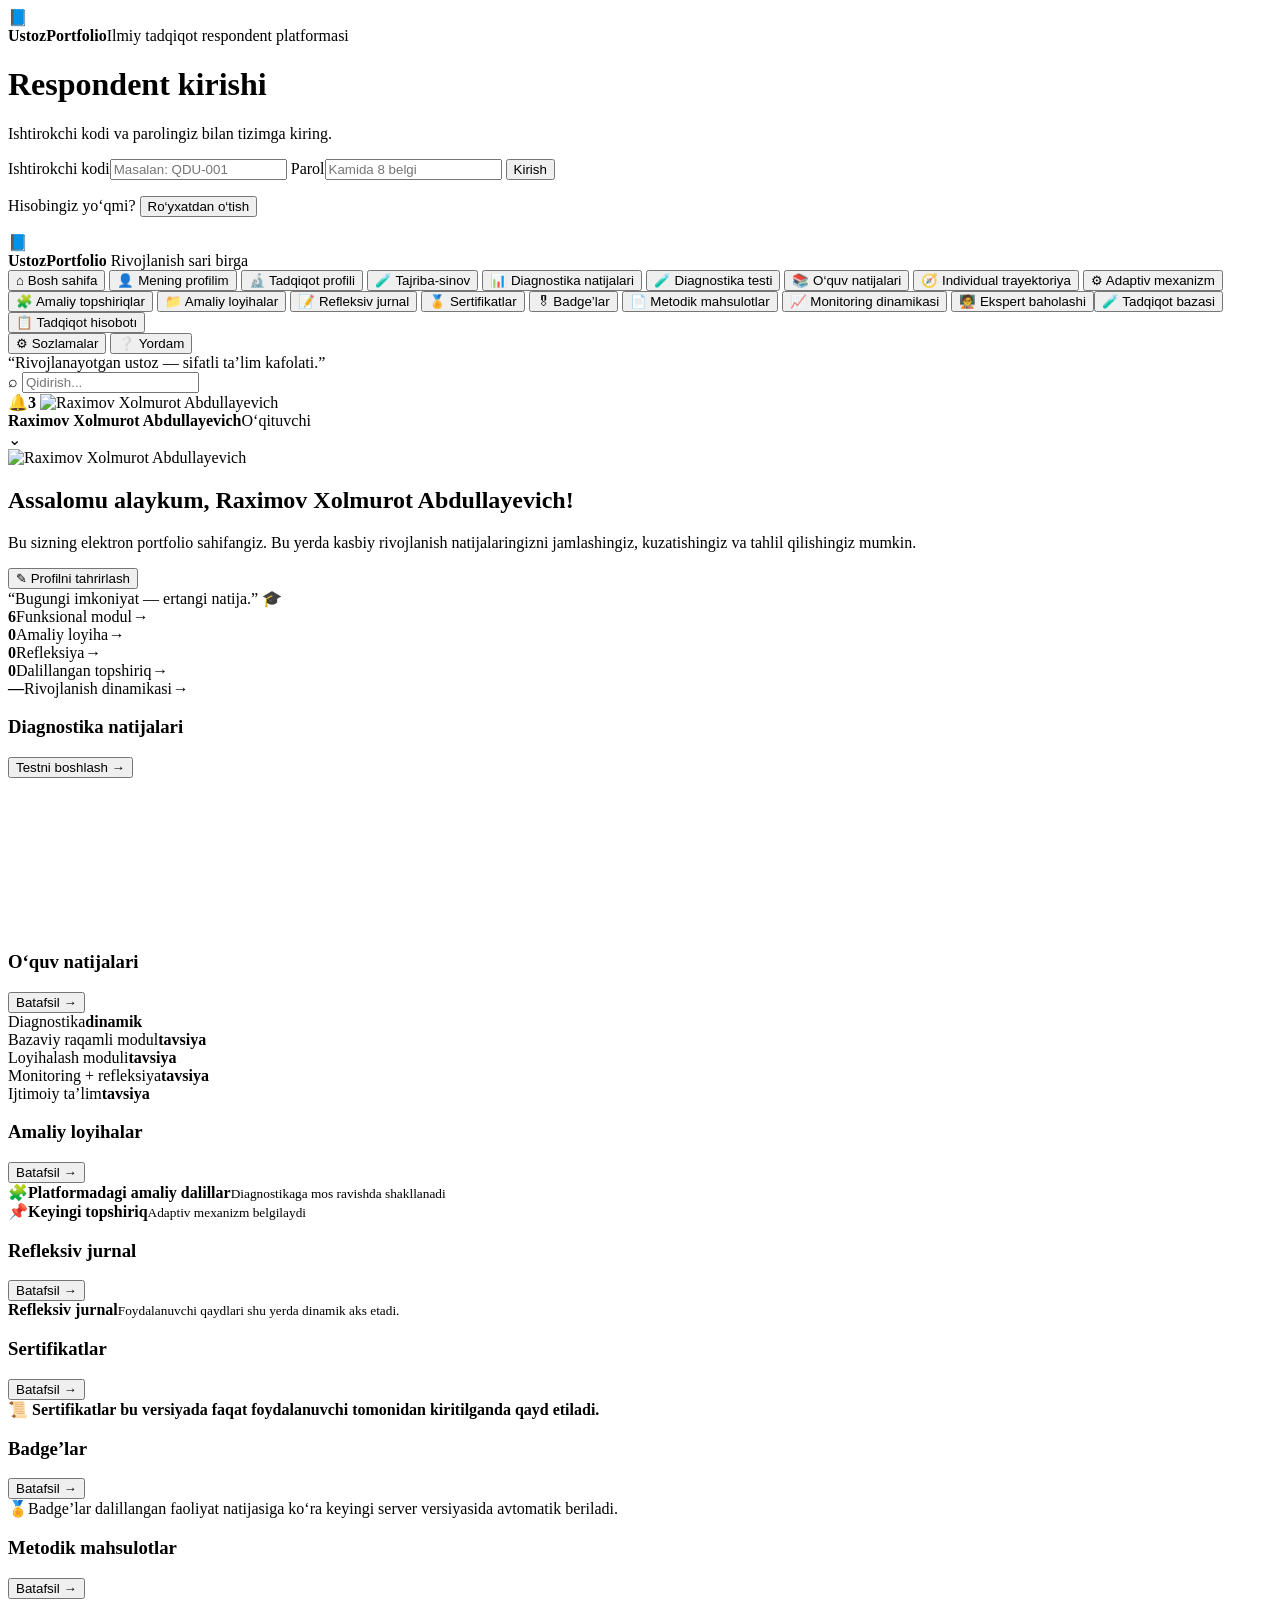
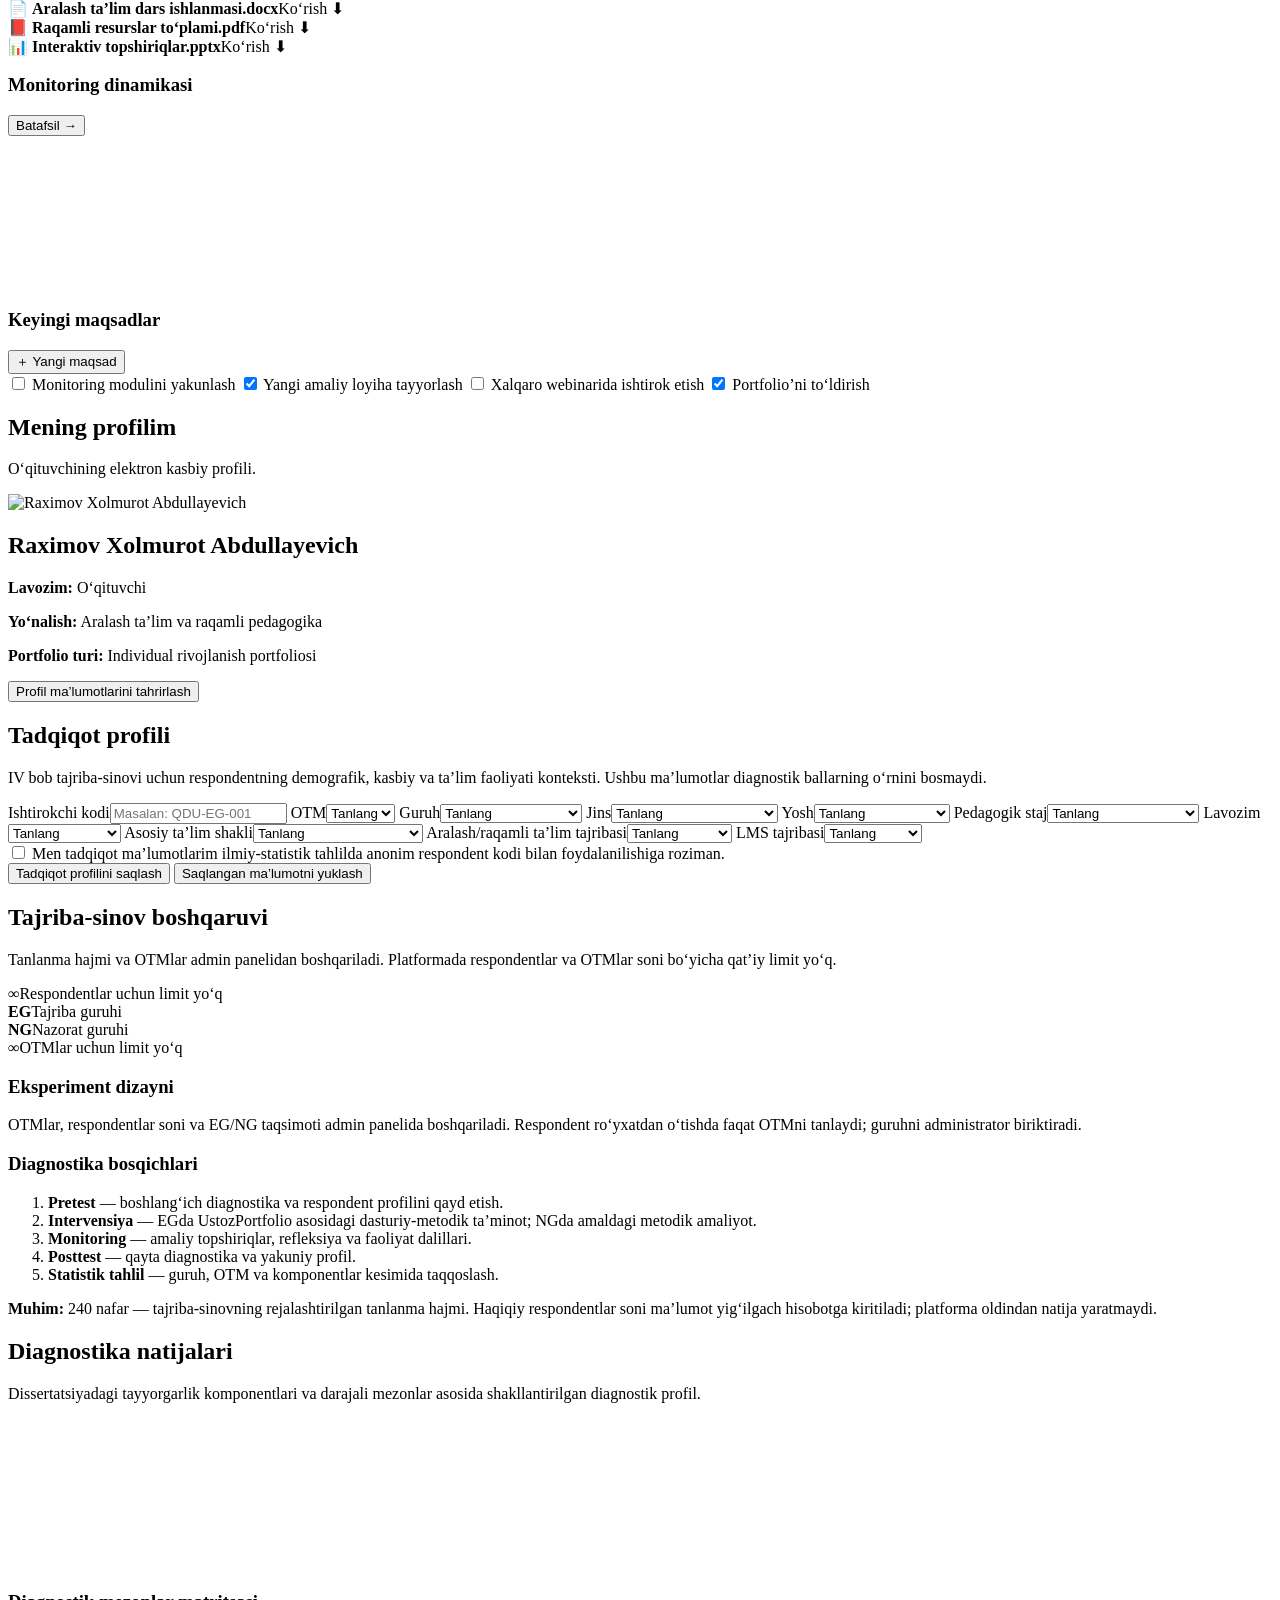
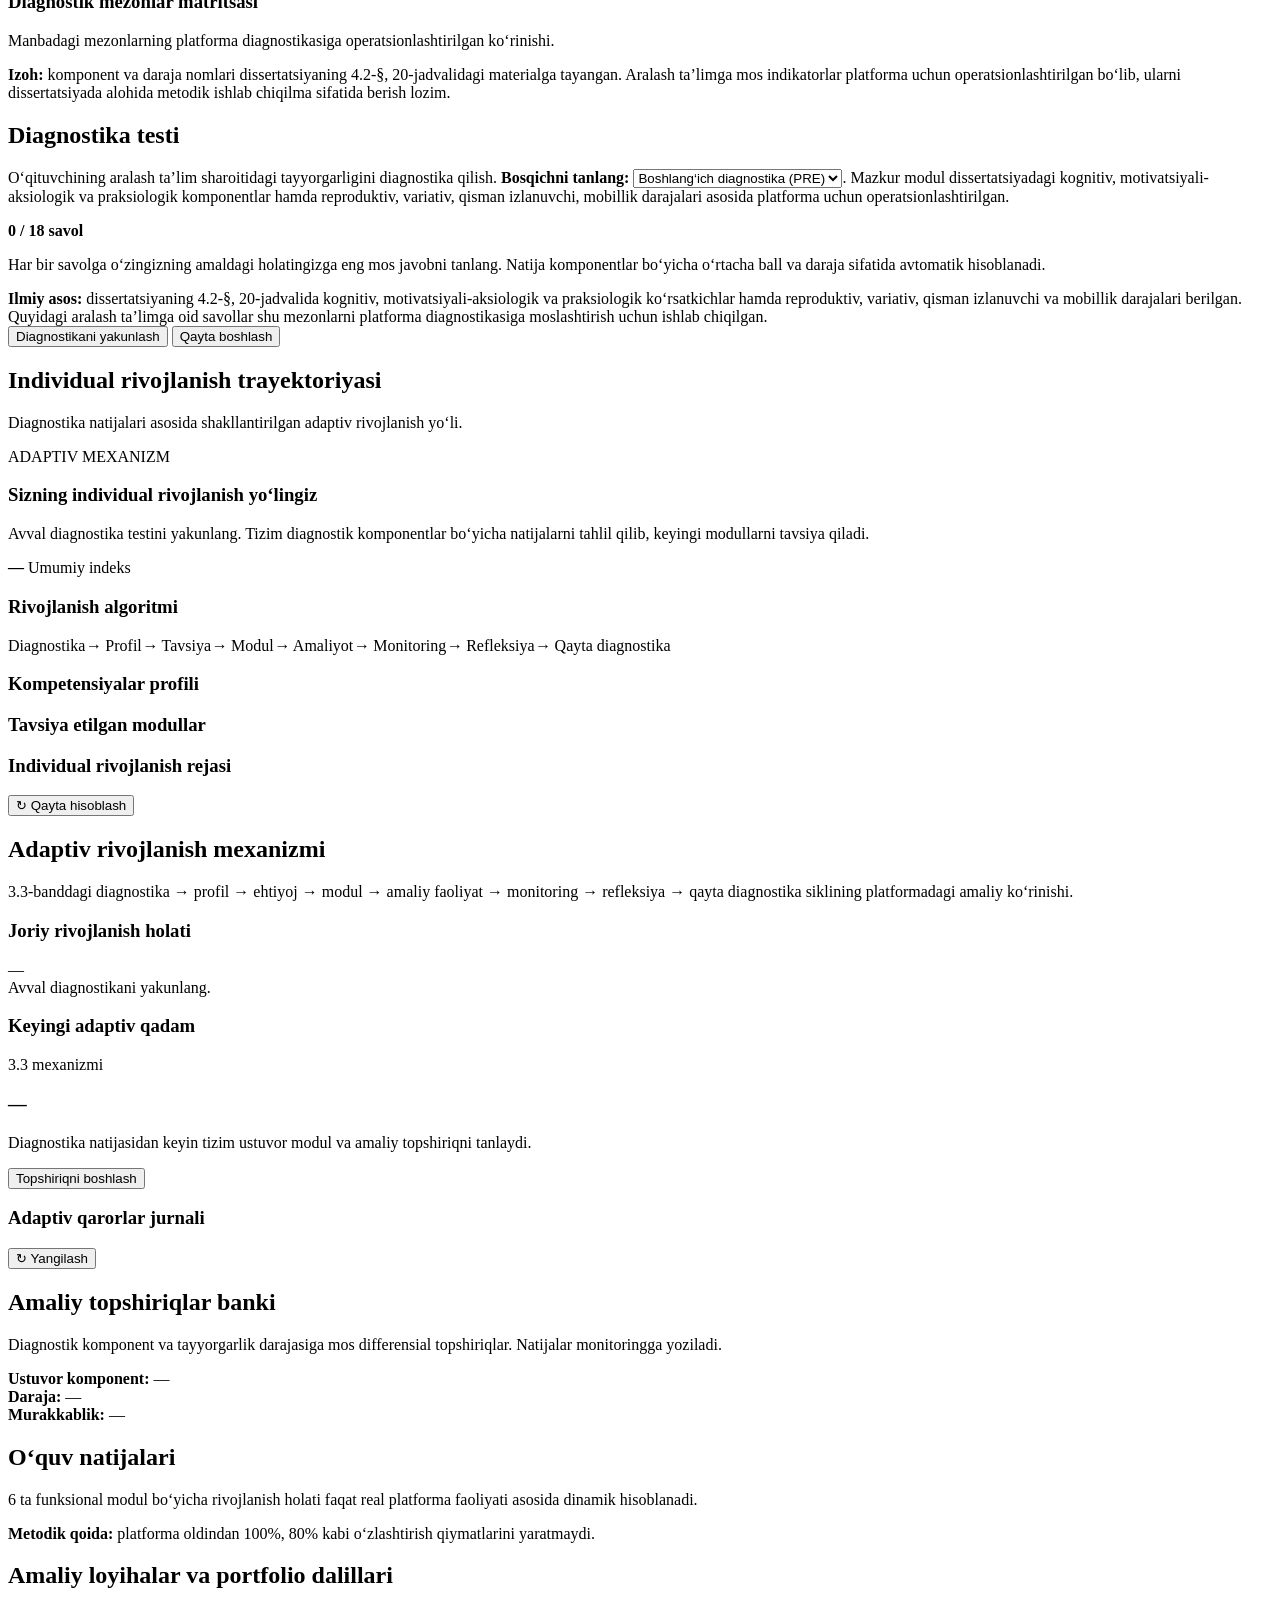
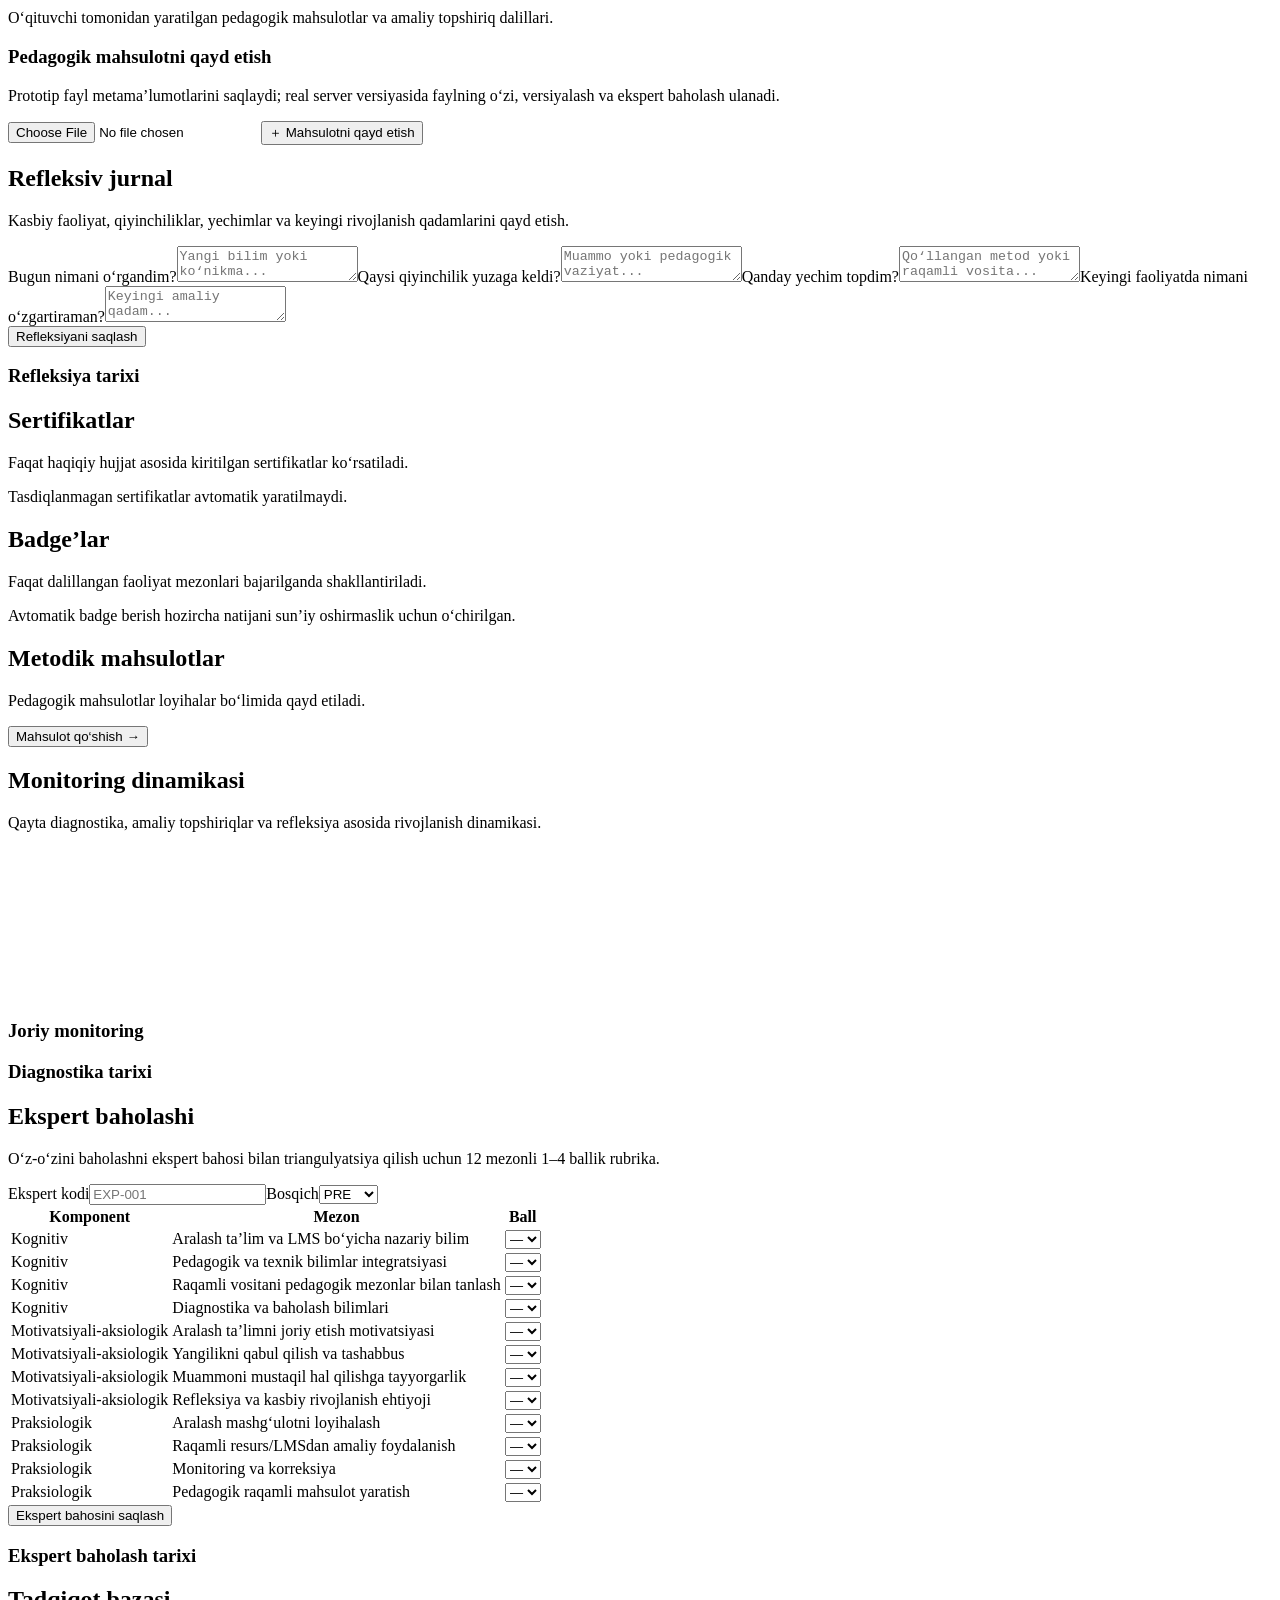
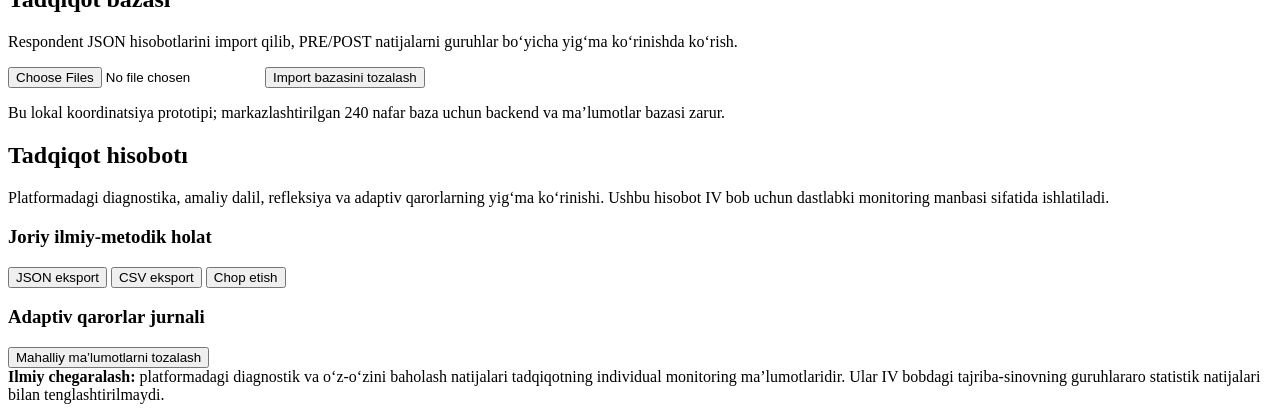
==== index.html @ f21bbc40 "Initial UstozPortfolio v12" ====
<!DOCTYPE html>
<html lang="uz">
<head>
  <meta charset="UTF-8">
  <meta name="viewport" content="width=device-width, initial-scale=1.0">
  <meta name="description" content="UstozPortfolio — o‘qituvchining individual kasbiy rivojlanish portfoliоsi">
  <title>UstozPortfolio — Raximov Xolmurot Abdullayevich</title>
  <link rel="stylesheet" href="css/style.css">
  <script src="https://cdn.jsdelivr.net/npm/chart.js"></script>
</head>
<body class="auth-pending">
  <div id="authGate" class="auth-gate">
    <div class="auth-card">
      <div class="brand-auth"><div class="brand-icon">📘</div><div><strong>UstozPortfolio</strong><span>Ilmiy tadqiqot respondent platformasi</span></div></div>
      <div id="loginPane">
        <h1>Respondent kirishi</h1><p>Ishtirokchi kodi va parolingiz bilan tizimga kiring.</p>
        <label>Ishtirokchi kodi<input id="loginCode" placeholder="Masalan: QDU-001"></label>
        <label>Parol<input id="loginPassword" type="password" placeholder="Kamida 8 belgi"></label>
        <button class="primary auth-btn" id="loginBtn">Kirish</button>
        <p class="auth-switch">Hisobingiz yo‘qmi? <button id="showRegister" type="button">Ro‘yxatdan o‘tish</button></p>
        <p id="authMessage" class="auth-message"></p>
      </div>
      <div id="registerPane" hidden>
        <h1>Respondent sifatida ro‘yxatdan o‘tish</h1><p>Guruh (EG/NG) admin tomonidan biriktiriladi.</p>
        <label>Ishtirokchi kodi<input id="regCode" placeholder="Masalan: QDU-001"></label>
        <label>F.I.Sh.<input id="regName" placeholder="Familiya Ism Sharif"></label>
        <label>OTM<select id="regInstitution"><option value="">Tanlang</option></select></label>
        <label>Parol<input id="regPassword" type="password" placeholder="Kamida 8 belgi"></label>
        <label>Parolni takrorlang<input id="regPassword2" type="password"></label>
        <label class="consent-line"><input id="regConsent" type="checkbox"> Tadqiqot doirasida ma’lumotlarimni ilmiy-statistik tahlil uchun qayta ishlashga roziman.</label>
        <button class="primary auth-btn" id="registerBtn">Ro‘yxatdan o‘tish</button>
        <p class="auth-switch">Hisobingiz bormi? <button id="showLogin" type="button">Kirish</button></p>
        <p id="regMessage" class="auth-message"></p>
      </div>
    </div>
  </div>
  <div class="app">
    <aside class="sidebar">
      <div class="brand">
        <div class="brand-icon">📘</div>
        <div>
          <strong>UstozPortfolio</strong>
          <span>Rivojlanish sari birga</span>
        </div>
      </div>

      <nav class="nav">
        <button class="nav-item active" data-section="home">⌂ <span>Bosh sahifa</span></button>
        <button class="nav-item" data-section="profile">👤 <span>Mening profilim</span></button>
        <button class="nav-item" data-section="research">🔬 <span>Tadqiqot profili</span></button>
        <button class="nav-item" data-section="experiment">🧪 <span>Tajriba-sinov</span></button>
        <button class="nav-item" data-section="diagnostics">📊 <span>Diagnostika natijalari</span></button>
        <button class="nav-item" data-section="diagnostic-test">🧪 <span>Diagnostika testi</span></button>
        <button class="nav-item" data-section="learning">📚 <span>O‘quv natijalari</span></button>
        <button class="nav-item" data-section="trajectory">🧭 <span>Individual trayektoriya</span></button>
        <button class="nav-item" data-section="adaptive">⚙ <span>Adaptiv mexanizm</span></button>
        <button class="nav-item" data-section="tasks">🧩 <span>Amaliy topshiriqlar</span></button>
        <button class="nav-item" data-section="projects">📁 <span>Amaliy loyihalar</span></button>
        <button class="nav-item" data-section="reflection">📝 <span>Refleksiv jurnal</span></button>
        <button class="nav-item" data-section="certificates">🏅 <span>Sertifikatlar</span></button>
        <button class="nav-item" data-section="badges">🎖 <span>Badge’lar</span></button>
        <button class="nav-item" data-section="resources">📄 <span>Metodik mahsulotlar</span></button>
        <button class="nav-item" data-section="monitoring">📈 <span>Monitoring dinamikasi</span></button>
        <button class="nav-item" data-section="expert">🧑‍🏫 <span>Ekspert baholashi</span></button><button class="nav-item" data-section="cohort">🧪 <span>Tadqiqot bazasi</span></button><button class="nav-item" data-section="report">📋 <span>Tadqiqot hisobotı</span></button>
      </nav>

      <div class="sidebar-bottom">
        <button class="nav-item">⚙ <span>Sozlamalar</span></button>
        <button class="nav-item">❔ <span>Yordam</span></button>
        <div class="quote">“Rivojlanayotgan ustoz — sifatli ta’lim kafolati.”</div>
      </div>
    </aside>

    <main class="main">
      <header class="topbar">
        <div class="search">⌕ <input id="searchInput" placeholder="Qidirish..."></div>
        <div class="user-mini">
          <span class="notification">🔔<b>3</b></span>
          <img src="assets/xolmurot.jpg" alt="Raximov Xolmurot Abdullayevich">
          <div><strong>Raximov Xolmurot Abdullayevich</strong><span>O‘qituvchi</span></div>
          <span>⌄</span>
        </div>
      </header>

      <section id="home" class="section active">
        <div class="hero">
          <img src="assets/xolmurot.jpg" alt="Raximov Xolmurot Abdullayevich">
          <div class="hero-text">
            <h1>Assalomu alaykum, Raximov Xolmurot Abdullayevich!</h1>
            <p>Bu sizning elektron portfolio sahifangiz. Bu yerda kasbiy rivojlanish natijalaringizni jamlashingiz, kuzatishingiz va tahlil qilishingiz mumkin.</p>
            <button class="primary" data-section-target="profile">✎ Profilni tahrirlash</button>
          </div>
          <div class="hero-note">“Bugungi imkoniyat — ertangi natija.” 🎓</div>
        </div>

        <div class="stats">
          <div class="stat blue"><b>6</b><span>Funksional modul</span><i>→</i></div>
          <div class="stat green"><b id="statProjects">0</b><span>Amaliy loyiha</span><i>→</i></div>
          <div class="stat purple"><b id="statReflections">0</b><span>Refleksiya</span><i>→</i></div>
          <div class="stat yellow"><b id="statEvidence">0</b><span>Dalillangan topshiriq</span><i>→</i></div>
          <div class="stat pink"><b id="statGrowth">—</b><span>Rivojlanish dinamikasi</span><i>→</i></div>
        </div>

        <div class="grid three">
          <article class="card">
            <div class="card-head"><h3>Diagnostika natijalari</h3><button data-section-target="diagnostic-test">Testni boshlash →</button></div>
            <canvas id="radarChart"></canvas>
          </article>

          <article class="card">
            <div class="card-head"><h3>O‘quv natijalari</h3><button data-section-target="learning">Batafsil →</button></div>
            <div class="progress-list">
              <div><span>Diagnostika</span><b>dinamik</b><em><i style="width:100%"></i></em></div>
              <div><span>Bazaviy raqamli modul</span><b>tavsiya</b><em><i style="width:65%"></i></em></div>
              <div><span>Loyihalash moduli</span><b>tavsiya</b><em><i style="width:55%"></i></em></div>
              <div><span>Monitoring + refleksiya</span><b>tavsiya</b><em><i style="width:45%"></i></em></div>
              <div><span>Ijtimoiy ta’lim</span><b>tavsiya</b><em><i style="width:35%"></i></em></div>
            </div>
          </article>

          <article class="card">
            <div class="card-head"><h3>Amaliy loyihalar</h3><button data-section-target="projects">Batafsil →</button></div>
            <div class="list"><div><span>🧩</span><strong>Platformadagi amaliy dalillar</strong><small>Diagnostikaga mos ravishda shakllanadi</small></div><div><span>📌</span><strong>Keyingi topshiriq</strong><small>Adaptiv mexanizm belgilaydi</small></div></div>
          </article>

          <article class="card">
            <div class="card-head"><h3>Refleksiv jurnal</h3><button data-section-target="reflection">Batafsil →</button></div>
            <div class="journal"><div><b>Refleksiv jurnal</b><small>Foydalanuvchi qaydlari shu yerda dinamik aks etadi.</small></div></div>
          </article>

          <article class="card">
            <div class="card-head"><h3>Sertifikatlar</h3><button data-section-target="certificates">Batafsil →</button></div>
            <div class="certificate-list"><div>📜 <strong>Sertifikatlar bu versiyada faqat foydalanuvchi tomonidan kiritilganda qayd etiladi.</strong></div></div>
          </article>

          <article class="card">
            <div class="card-head"><h3>Badge’lar</h3><button data-section-target="badges">Batafsil →</button></div>
            <div class="badges"><div>🏅<span>Badge’lar dalillangan faoliyat natijasiga ko‘ra keyingi server versiyasida avtomatik beriladi.</span></div></div>
          </article>

          <article class="card">
            <div class="card-head"><h3>Metodik mahsulotlar</h3><button data-section-target="resources">Batafsil →</button></div>
            <div class="files">
              <div>📄 <strong>Aralash ta’lim dars ishlanmasi.docx</strong><span>Ko‘rish ⬇</span></div>
              <div>📕 <strong>Raqamli resurslar to‘plami.pdf</strong><span>Ko‘rish ⬇</span></div>
              <div>📊 <strong>Interaktiv topshiriqlar.pptx</strong><span>Ko‘rish ⬇</span></div>
            </div>
          </article>

          <article class="card">
            <div class="card-head"><h3>Monitoring dinamikasi</h3><button data-section-target="monitoring">Batafsil →</button></div>
            <canvas id="lineChart"></canvas>
          </article>

          <article class="card">
            <div class="card-head"><h3>Keyingi maqsadlar</h3><button id="addGoal">＋ Yangi maqsad</button></div>
            <div id="goals" class="goals">
              <label><input type="checkbox"> Monitoring modulini yakunlash</label>
              <label><input type="checkbox" checked> Yangi amaliy loyiha tayyorlash</label>
              <label><input type="checkbox"> Xalqaro webinarida ishtirok etish</label>
              <label><input type="checkbox" checked> Portfolio’ni to‘ldirish</label>
            </div>
          </article>
        </div>
      </section>

      <section id="profile" class="section">
        <div class="page-title"><h2>Mening profilim</h2><p>O‘qituvchining elektron kasbiy profili.</p></div>
        <div class="profile-card card">
          <img class="profile-large" src="assets/xolmurot.jpg" alt="Raximov Xolmurot Abdullayevich">
          <div class="profile-info">
            <h2>Raximov Xolmurot Abdullayevich</h2>
            <p><b>Lavozim:</b> O‘qituvchi</p>
            <p><b>Yo‘nalish:</b> Aralash ta’lim va raqamli pedagogika</p>
            <p><b>Portfolio turi:</b> Individual rivojlanish portfoliоsi</p>
            <button class="primary" id="editProfile">Profil ma’lumotlarini tahrirlash</button>
          </div>
        </div>
      </section>

      <section id="research" class="section">
        <div class="page-title"><h2>Tadqiqot profili</h2><p>IV bob tajriba-sinovi uchun respondentning demografik, kasbiy va ta’lim faoliyati konteksti. Ushbu ma’lumotlar diagnostik ballarning o‘rnini bosmaydi.</p></div>
        <div class="card research-form">
          <div class="research-grid">
            <label>Ishtirokchi kodi<input id="participantCode" placeholder="Masalan: QDU-EG-001"></label>
            <label>OTM<select id="institution"><option value="">Tanlang</option></select></label>
            <label>Guruh<select id="researchGroup"><option value="">Tanlang</option><option value="EG">Tajriba guruhi (EG)</option><option value="NG">Nazorat guruhi (NG)</option></select></label>
            <label>Jins<select id="gender"><option value="">Tanlang</option><option>Erkak</option><option>Ayol</option><option>Ko‘rsatishni istamayman</option></select></label>
            <label>Yosh<select id="ageGroup"><option value="">Tanlang</option><option>25 yoshgacha</option><option>25–34</option><option>35–44</option><option>45–54</option><option>55 va undan yuqori</option></select></label>
            <label>Pedagogik staj<select id="experience"><option value="">Tanlang</option><option>1–3 yil</option><option>4–7 yil</option><option>8–15 yil</option><option>16–25 yil</option><option>26 yil va undan yuqori</option></select></label>
            <label>Lavozim<select id="positionResearch"><option value="">Tanlang</option><option>O‘qituvchi</option><option>Katta o‘qituvchi</option><option>Dotsent</option><option>Professor</option><option>Boshqa</option></select></label>
            <label>Asosiy ta’lim shakli<select id="teachingMode"><option value="">Tanlang</option><option>Kunduzgi</option><option>Kechki</option><option>Masofaviy</option><option>5+1</option><option>Bir nechta ta’lim shaklida</option></select></label>
            <label>Aralash/raqamli ta’lim tajribasi<select id="blendedExperience"><option value="">Tanlang</option><option>1 yilgacha</option><option>1–3 yil</option><option>4–5 yil</option><option>6–10 yil</option><option>10 yildan ortiq</option></select></label>
            <label>LMS tajribasi<select id="lmsExperience"><option value="">Tanlang</option><option>Yo‘q</option><option>Boshlang‘ich</option><option>O‘rta</option><option>Yuqori</option></select></label>
          </div>
          <label class="consent"><input type="checkbox" id="researchConsent"> Men tadqiqot ma’lumotlarim ilmiy-statistik tahlilda anonim respondent kodi bilan foydalanilishiga roziman.</label>
          <div><button class="primary" id="saveResearchProfile">Tadqiqot profilini saqlash</button> <button class="secondary" id="loadResearchProfile">Saqlangan ma’lumotni yuklash</button></div>
          <div id="researchProfileStatus" class="source-note"></div>
        </div>
      </section>

      <section id="experiment" class="section">
        <div class="page-title"><h2>Tajriba-sinov boshqaruvi</h2><p>Tanlanma hajmi va OTMlar admin panelidan boshqariladi. Platformada respondentlar va OTMlar soni bo‘yicha qat’iy limit yo‘q.</p></div>
        <div class="stats experiment-stats">
          <div class="stat blue"><b>∞</b><span>Respondentlar uchun limit yo‘q</span></div>
          <div class="stat green"><b>EG</b><span>Tajriba guruhi</span></div>
          <div class="stat purple"><b>NG</b><span>Nazorat guruhi</span></div>
          <div class="stat yellow"><b>∞</b><span>OTMlar uchun limit yo‘q</span></div>
        </div>
        <div class="card"><h3>Eksperiment dizayni</h3><p>OTMlar, respondentlar soni va EG/NG taqsimoti admin panelida boshqariladi. Respondent ro‘yxatdan o‘tishda faqat OTMni tanlaydi; guruhni administrator biriktiradi.</p></div><div class="card"><h3>Diagnostika bosqichlari</h3><ol class="stage-list"><li><b>Pretest</b> — boshlang‘ich diagnostika va respondent profilini qayd etish.</li><li><b>Intervensiya</b> — EGda UstozPortfolio asosidagi dasturiy-metodik ta’minot; NGda amaldagi metodik amaliyot.</li><li><b>Monitoring</b> — amaliy topshiriqlar, refleksiya va faoliyat dalillari.</li><li><b>Posttest</b> — qayta diagnostika va yakuniy profil.</li><li><b>Statistik tahlil</b> — guruh, OTM va komponentlar kesimida taqqoslash.</li></ol></div>
        <div class="source-note"><b>Muhim:</b> 240 nafar — tajriba-sinovning rejalashtirilgan tanlanma hajmi. Haqiqiy respondentlar soni ma’lumot yig‘ilgach hisobotga kiritiladi; platforma oldindan natija yaratmaydi.</div>
      </section>

      <section id="diagnostics" class="section">
        <div class="page-title"><h2>Diagnostika natijalari</h2><p>Dissertatsiyadagi tayyorgarlik komponentlari va darajali mezonlar asosida shakllantirilgan diagnostik profil.</p></div>
        <div class="card chart-large"><canvas id="radarChartLarge"></canvas></div>
        <div class="page-title compact-title"><h3>Diagnostik mezonlar matritsasi</h3><p>Manbadagi mezonlarning platforma diagnostikasiga operatsionlashtirilgan ko‘rinishi.</p></div>
        <div id="diagnosticCriteria" class="criteria-grid"></div>
        <div class="source-note"><b>Izoh:</b> komponent va daraja nomlari dissertatsiyaning 4.2-§, 20-jadvalidagi materialga tayangan. Aralash ta’limga mos indikatorlar platforma uchun operatsionlashtirilgan bo‘lib, ularni dissertatsiyada alohida metodik ishlab chiqilma sifatida berish lozim.</div>
      </section>


      <section id="diagnostic-test" class="section">
        <div class="page-title">
          <h2>Diagnostika testi</h2>
          <p>O‘qituvchining aralash ta’lim sharoitidagi tayyorgarligini diagnostika qilish. <strong> Bosqichni tanlang:</strong> <select id="diagnosticPhase" class="inline-select"><option value="pre">Boshlang‘ich diagnostika (PRE)</option><option value="post">Yakuniy diagnostika (POST)</option></select>. Mazkur modul dissertatsiyadagi kognitiv, motivatsiyali-aksiologik va praksiologik komponentlar hamda reproduktiv, variativ, qisman izlanuvchi, mobillik darajalari asosida platforma uchun operatsionlashtirilgan.</p>
        </div>
        <div class="diagnostic-top card">
          <div><strong id="testProgress">0 / 18 savol</strong><p>Har bir savolga o‘zingizning amaldagi holatingizga eng mos javobni tanlang. Natija komponentlar bo‘yicha o‘rtacha ball va daraja sifatida avtomatik hisoblanadi.</p></div>
          <div class="test-progress"><i id="testProgressBar"></i></div>
        </div>
        <div class="source-note"><b>Ilmiy asos:</b> dissertatsiyaning 4.2-§, 20-jadvalida kognitiv, motivatsiyali-aksiologik va praksiologik ko‘rsatkichlar hamda reproduktiv, variativ, qisman izlanuvchi va mobillik darajalari berilgan. Quyidagi aralash ta’limga oid savollar shu mezonlarni platforma diagnostikasiga moslashtirish uchun ishlab chiqilgan.</div><div id="diagnosticQuestions"></div>
        <div class="diagnostic-actions">
          <button class="primary" id="finishDiagnostic">Diagnostikani yakunlash</button>
          <button class="secondary" id="resetDiagnostic">Qayta boshlash</button>
        </div>
        <div id="diagnosticResult" class="card diagnostic-result" hidden>
          <h3>Diagnostika natijasi</h3>
          <div id="resultSummary"></div>
          <div class="recommendation-box"><h4>Individual tavsiya</h4><p id="recommendationText"></p></div>
        </div>
      </section>


      <section id="trajectory" class="section">
        <div class="page-title">
          <h2>Individual rivojlanish trayektoriyasi</h2>
          <p>Diagnostika natijalari asosida shakllantirilgan adaptiv rivojlanish yo‘li.</p>
        </div>

        <div class="trajectory-banner card">
          <div>
            <span class="eyebrow">ADAPTIV MEXANIZM</span>
            <h3 id="trajectoryTitle">Sizning individual rivojlanish yo‘lingiz</h3>
            <p id="trajectorySummary">Avval diagnostika testini yakunlang. Tizim diagnostik komponentlar bo‘yicha natijalarni tahlil qilib, keyingi modullarni tavsiya qiladi.</p>
          </div>
          <div class="trajectory-score">
            <b id="overallScore">—</b>
            <span>Umumiy indeks</span>
          </div>
        </div>

        <div class="trajectory-flow card">
          <h3>Rivojlanish algoritmi</h3>
          <div class="flow">
            <span>Diagnostika</span><i>→</i>
            <span>Profil</span><i>→</i>
            <span>Tavsiya</span><i>→</i>
            <span>Modul</span><i>→</i>
            <span>Amaliyot</span><i>→</i>
            <span>Monitoring</span><i>→</i>
            <span>Refleksiya</span><i>→</i>
            <span>Qayta diagnostika</span>
          </div>
        </div>

        <div class="trajectory-grid">
          <div class="card">
            <div class="card-head"><h3>Kompetensiyalar profili</h3></div>
            <div id="competencyProfile" class="competency-list"></div>
          </div>

          <div class="card">
            <div class="card-head"><h3>Tavsiya etilgan modullar</h3></div>
            <div id="recommendedModules" class="recommended-modules"></div>
          </div>
        </div>

        <div class="card trajectory-plan">
          <div class="card-head">
            <h3>Individual rivojlanish rejasi</h3>
            <button id="refreshTrajectory">↻ Qayta hisoblash</button>
          </div>
          <div id="trajectoryPlan"></div>
        </div>
      </section>

      <section id="adaptive" class="section">
        <div class="page-title"><h2>Adaptiv rivojlanish mexanizmi</h2><p>3.3-banddagi diagnostika → profil → ehtiyoj → modul → amaliy faoliyat → monitoring → refleksiya → qayta diagnostika siklining platformadagi amaliy ko‘rinishi.</p></div>
        <div class="adaptive-grid">
          <div class="card adaptive-state"><div class="card-head"><h3>Joriy rivojlanish holati</h3><span id="adaptiveLevel" class="status-pill">—</span></div><div id="adaptiveState">Avval diagnostikani yakunlang.</div></div>
          <div class="card adaptive-next"><div class="card-head"><h3>Keyingi adaptiv qadam</h3><span>3.3 mexanizmi</span></div><h3 id="nextAction">—</h3><p id="nextActionText">Diagnostika natijasidan keyin tizim ustuvor modul va amaliy topshiriqni tanlaydi.</p><button class="primary" id="startAdaptiveTask">Topshiriqni boshlash</button></div>
        </div>
        <div class="card"><div class="card-head"><h3>Adaptiv qarorlar jurnali</h3><button id="refreshAdaptive">↻ Yangilash</button></div><div id="adaptiveLog" class="adaptive-log"></div></div>
      </section>

      <section id="tasks" class="section">
        <div class="page-title"><h2>Amaliy topshiriqlar banki</h2><p>Diagnostik komponent va tayyorgarlik darajasiga mos differensial topshiriqlar. Natijalar monitoringga yoziladi.</p></div>
        <div class="task-filter card"><div><strong>Ustuvor komponent:</strong> <span id="taskComponent">—</span></div><div><strong>Daraja:</strong> <span id="taskLevel">—</span></div><div><strong>Murakkablik:</strong> <span id="taskDifficulty">—</span></div></div>
        <div id="taskList" class="task-grid"></div>
      </section>

      <section id="learning" class="section"><div class="page-title"><h2>O‘quv natijalari</h2><p>6 ta funksional modul bo‘yicha rivojlanish holati faqat real platforma faoliyati asosida dinamik hisoblanadi.</p></div><div id="moduleGridDynamic" class="module-grid"></div><div class="source-note"><b>Metodik qoida:</b> platforma oldindan 100%, 80% kabi o‘zlashtirish qiymatlarini yaratmaydi.</div></section><section id="projects" class="section"><div class="page-title"><h2>Amaliy loyihalar va portfolio dalillari</h2><p>O‘qituvchi tomonidan yaratilgan pedagogik mahsulotlar va amaliy topshiriq dalillari.</p></div><div class="card"><h3>Pedagogik mahsulotni qayd etish</h3><p>Prototip fayl metama’lumotlarini saqlaydi; real server versiyasida faylning o‘zi, versiyalash va ekspert baholash ulanadi.</p><input type="file" id="productFile"><button class="primary" id="addProduct">＋ Mahsulotni qayd etish</button></div><div id="productList" class="product-list"></div></section><section id="reflection" class="section"><div class="page-title"><h2>Refleksiv jurnal</h2><p>Kasbiy faoliyat, qiyinchiliklar, yechimlar va keyingi rivojlanish qadamlarini qayd etish.</p></div><div class="card reflection-editor"><div class="reflection-grid"><label>Bugun nimani o‘rgandim?<textarea id="refLearn" placeholder="Yangi bilim yoki ko‘nikma..."></textarea></label><label>Qaysi qiyinchilik yuzaga keldi?<textarea id="refDifficulty" placeholder="Muammo yoki pedagogik vaziyat..."></textarea></label><label>Qanday yechim topdim?<textarea id="refSolution" placeholder="Qo‘llangan metod yoki raqamli vosita..."></textarea></label><label>Keyingi faoliyatda nimani o‘zgartiraman?<textarea id="refNext" placeholder="Keyingi amaliy qadam..."></textarea></label></div><button class="primary" id="saveReflection">Refleksiyani saqlash</button></div><div class="card"><div class="card-head"><h3>Refleksiya tarixi</h3></div><div id="reflectionHistory" class="reflection-history"></div></div></section>
      <section id="certificates" class="section"><div class="page-title"><h2>Sertifikatlar</h2><p>Faqat haqiqiy hujjat asosida kiritilgan sertifikatlar ko‘rsatiladi.</p></div><div class="card"><p>Tasdiqlanmagan sertifikatlar avtomatik yaratilmaydi.</p></div></section><section id="badges" class="section"><div class="page-title"><h2>Badge’lar</h2><p>Faqat dalillangan faoliyat mezonlari bajarilganda shakllantiriladi.</p></div><div class="card"><p>Avtomatik badge berish hozircha natijani sun’iy oshirmaslik uchun o‘chirilgan.</p></div></section><section id="resources" class="section"><div class="page-title"><h2>Metodik mahsulotlar</h2><p>Pedagogik mahsulotlar loyihalar bo‘limida qayd etiladi.</p></div><div class="card"><button class="primary" data-section-target="projects">Mahsulot qo‘shish →</button></div></section><section id="monitoring" class="section"><div class="page-title"><h2>Monitoring dinamikasi</h2><p>Qayta diagnostika, amaliy topshiriqlar va refleksiya asosida rivojlanish dinamikasi.</p></div><div class="monitor-grid"><div class="card chart-large"><canvas id="lineChartLarge"></canvas></div><div class="card"><div class="card-head"><h3>Joriy monitoring</h3></div><div id="monitorSummary" class="monitor-summary"></div></div></div><div class="card"><div class="card-head"><h3>Diagnostika tarixi</h3></div><div id="diagnosticHistory" class="history-table"></div></div></section>
      <section id="expert" class="section"><div class="page-title"><h2>Ekspert baholashi</h2><p>O‘z-o‘zini baholashni ekspert bahosi bilan triangulyatsiya qilish uchun 12 mezonli 1–4 ballik rubrika.</p></div><div class="card"><div class="research-grid"><label>Ekspert kodi<input id="assessorCode" placeholder="EXP-001"></label><label>Bosqich<select id="expertPhase"><option value="pre">PRE</option><option value="post">POST</option></select></label></div><div class="table-wrap"><table class="research-table"><thead><tr><th>Komponent</th><th>Mezon</th><th>Ball</th></tr></thead><tbody><tr><td>Kognitiv</td><td>Aralash ta’lim va LMS bo‘yicha nazariy bilim</td><td><select class="expert-score" data-item="K1"><option value="">—</option><option value="1">1</option><option value="2">2</option><option value="3">3</option><option value="4">4</option></select></td></tr><tr><td>Kognitiv</td><td>Pedagogik va texnik bilimlar integratsiyasi</td><td><select class="expert-score" data-item="K2"><option value="">—</option><option value="1">1</option><option value="2">2</option><option value="3">3</option><option value="4">4</option></select></td></tr><tr><td>Kognitiv</td><td>Raqamli vositani pedagogik mezonlar bilan tanlash</td><td><select class="expert-score" data-item="K3"><option value="">—</option><option value="1">1</option><option value="2">2</option><option value="3">3</option><option value="4">4</option></select></td></tr><tr><td>Kognitiv</td><td>Diagnostika va baholash bilimlari</td><td><select class="expert-score" data-item="K4"><option value="">—</option><option value="1">1</option><option value="2">2</option><option value="3">3</option><option value="4">4</option></select></td></tr><tr><td>Motivatsiyali-aksiologik</td><td>Aralash ta’limni joriy etish motivatsiyasi</td><td><select class="expert-score" data-item="M5"><option value="">—</option><option value="1">1</option><option value="2">2</option><option value="3">3</option><option value="4">4</option></select></td></tr><tr><td>Motivatsiyali-aksiologik</td><td>Yangilikni qabul qilish va tashabbus</td><td><select class="expert-score" data-item="M6"><option value="">—</option><option value="1">1</option><option value="2">2</option><option value="3">3</option><option value="4">4</option></select></td></tr><tr><td>Motivatsiyali-aksiologik</td><td>Muammoni mustaqil hal qilishga tayyorgarlik</td><td><select class="expert-score" data-item="M7"><option value="">—</option><option value="1">1</option><option value="2">2</option><option value="3">3</option><option value="4">4</option></select></td></tr><tr><td>Motivatsiyali-aksiologik</td><td>Refleksiya va kasbiy rivojlanish ehtiyoji</td><td><select class="expert-score" data-item="M8"><option value="">—</option><option value="1">1</option><option value="2">2</option><option value="3">3</option><option value="4">4</option></select></td></tr><tr><td>Praksiologik</td><td>Aralash mashg‘ulotni loyihalash</td><td><select class="expert-score" data-item="P9"><option value="">—</option><option value="1">1</option><option value="2">2</option><option value="3">3</option><option value="4">4</option></select></td></tr><tr><td>Praksiologik</td><td>Raqamli resurs/LMSdan amaliy foydalanish</td><td><select class="expert-score" data-item="P10"><option value="">—</option><option value="1">1</option><option value="2">2</option><option value="3">3</option><option value="4">4</option></select></td></tr><tr><td>Praksiologik</td><td>Monitoring va korreksiya</td><td><select class="expert-score" data-item="P11"><option value="">—</option><option value="1">1</option><option value="2">2</option><option value="3">3</option><option value="4">4</option></select></td></tr><tr><td>Praksiologik</td><td>Pedagogik raqamli mahsulot yaratish</td><td><select class="expert-score" data-item="P12"><option value="">—</option><option value="1">1</option><option value="2">2</option><option value="3">3</option><option value="4">4</option></select></td></tr></tbody></table></div><button class="primary" id="saveExpert">Ekspert bahosini saqlash</button></div><div class="card"><h3>Ekspert baholash tarixi</h3><div id="expertHistory" class="history-table"></div></div></section><section id="cohort" class="section"><div class="page-title"><h2>Tadqiqot bazasi</h2><p>Respondent JSON hisobotlarini import qilib, PRE/POST natijalarni guruhlar bo‘yicha yig‘ma ko‘rinishda ko‘rish.</p></div><div class="card"><input type="file" id="importCohort" multiple accept=".json,application/json"> <button class="secondary" id="clearCohort">Import bazasini tozalash</button><p class="source-note">Bu lokal koordinatsiya prototipi; markazlashtirilgan 240 nafar baza uchun backend va ma’lumotlar bazasi zarur.</p></div><div id="cohortSummary" class="card"></div></section><section id="report" class="section"><div class="page-title"><h2>Tadqiqot hisobotı</h2><p>Platformadagi diagnostika, amaliy dalil, refleksiya va adaptiv qarorlarning yig‘ma ko‘rinishi. Ushbu hisobot IV bob uchun dastlabki monitoring manbasi sifatida ishlatiladi.</p></div><div class="card"><div class="card-head"><h3>Joriy ilmiy-metodik holat</h3><div><button class="primary" id="exportData">JSON eksport</button> <button class="secondary" id="exportCsv">CSV eksport</button> <button class="secondary" id="printReport">Chop etish</button></div></div><div id="reportSummary"></div></div><div class="card"><div class="card-head"><h3>Adaptiv qarorlar jurnali</h3><button class="secondary" id="clearDemo">Mahalliy ma’lumotlarni tozalash</button></div><div id="reportLog" class="adaptive-log"></div></div><div class="source-note"><b>Ilmiy chegaralash:</b> platformadagi diagnostik va o‘z-o‘zini baholash natijalari tadqiqotning individual monitoring ma’lumotlaridir. Ular IV bobdagi tajriba-sinovning guruhlararo statistik natijalari bilan tenglashtirilmaydi.</div></section>
    </main>
  </div>
  <script src="js/app.js"></script>
</body>
</html>
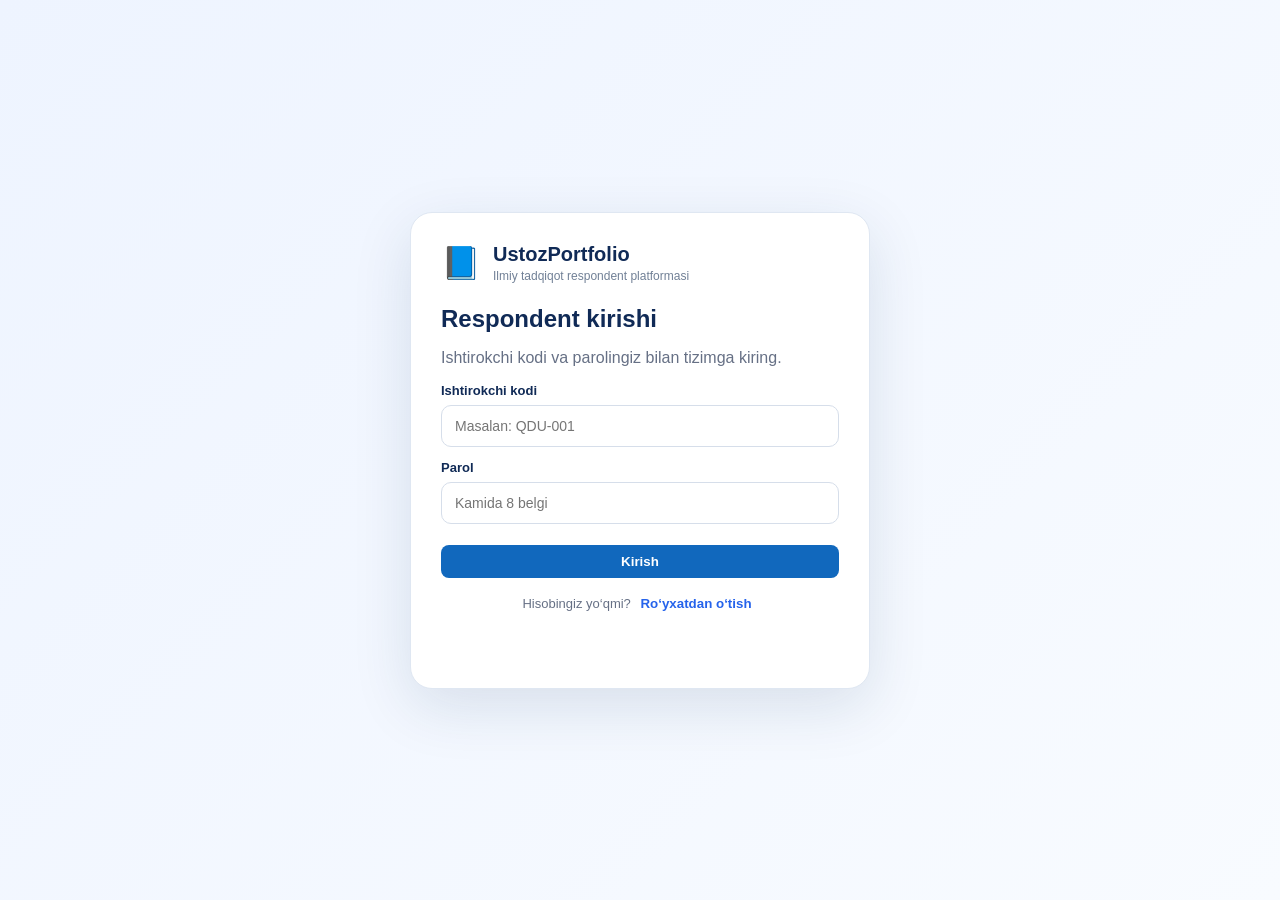
==== commit e3e82750: "Update stylesheet link path in index.html" ====
--- a/index.html
+++ b/index.html
@@ -5,7 +5,7 @@
   <meta name="viewport" content="width=device-width, initial-scale=1.0">
   <meta name="description" content="UstozPortfolio — o‘qituvchining individual kasbiy rivojlanish portfoliоsi">
   <title>UstozPortfolio — Raximov Xolmurot Abdullayevich</title>
-  <link rel="stylesheet" href="css/style.css">
+  <link rel="stylesheet" href="style.css">
   <script src="https://cdn.jsdelivr.net/npm/chart.js"></script>
 </head>
 <body class="auth-pending">
--- a/style.css
+++ b/style.css
@@ -0,0 +1,25 @@
+*{box-sizing:border-box}body{margin:0;font-family:Inter,Segoe UI,Arial,sans-serif;background:#f4f7fb;color:#102a56}.app{display:flex;min-height:100vh}.sidebar{width:255px;background:#0c2547;color:#fff;padding:18px 14px;position:fixed;left:0;top:0;bottom:0;overflow:auto}.brand{display:flex;align-items:center;gap:10px;padding:4px 8px 24px}.brand-icon{font-size:32px}.brand strong{display:block;font-size:20px}.brand span{font-size:11px;color:#b9c9e2}.nav{display:grid;gap:5px}.nav-item{width:100%;border:0;background:transparent;color:#dce8fa;padding:12px 10px;border-radius:9px;text-align:left;display:flex;gap:12px;align-items:center;font-size:14px;cursor:pointer}.nav-item:hover,.nav-item.active{background:#1168bd;color:#fff}.sidebar-bottom{position:absolute;bottom:16px;left:14px;right:14px}.quote{margin-top:12px;background:#17365f;padding:15px;border-radius:14px;font-style:italic;color:#d9e7f9;font-size:12px}.main{margin-left:255px;width:calc(100% - 255px);padding:0 22px 40px}.topbar{height:66px;display:flex;justify-content:space-between;align-items:center;gap:20px}.search{background:#fff;border:1px solid #e6edf6;border-radius:10px;padding:9px 14px;width:48%;color:#6280a8}.search input{border:0;outline:0;margin-left:8px;width:90%;font-size:14px}.user-mini{display:flex;align-items:center;gap:10px;font-size:12px}.user-mini img{width:38px;height:38px;border-radius:50%;object-fit:cover;object-position:center 20%;border:2px solid #fff;box-shadow:0 1px 5px #b7c5d5}.user-mini strong,.user-mini span{display:block}.notification{position:relative;font-size:18px}.notification b{position:absolute;right:-5px;top:-7px;background:#e84c67;color:#fff;border-radius:20px;font-size:8px;padding:3px 5px}.hero{margin-top:4px;background:linear-gradient(100deg,#fff,#e9f2fc);border:1px solid #e1eaf5;border-radius:18px;padding:18px 20px;display:flex;align-items:center;gap:18px;min-height:145px}.hero>img{width:116px;height:116px;border-radius:50%;object-fit:cover;object-position:center 17%;border:4px solid #fff;box-shadow:0 4px 18px #9fb0c8}.hero-text{flex:1}.hero-text h1{font-size:22px;margin:0 0 8px}.hero-text p{margin:0 0 12px;color:#526b8f;line-height:1.5;font-size:14px}.hero-note{background:#dfeefc;padding:12px 16px;border-radius:12px;font-weight:600;font-size:13px}.primary{border:0;background:#1168bd;color:#fff;padding:9px 13px;border-radius:8px;cursor:pointer;font-weight:600}.stats{display:grid;grid-template-columns:repeat(5,1fr);gap:12px;margin:14px 0}.stat{background:#fff;border-radius:13px;border:1px solid #e4ebf4;padding:15px;position:relative}.stat b{font-size:23px;display:block}.stat span{font-size:12px;color:#5e7493}.stat i{position:absolute;right:15px;top:20px}.blue{background:#edf6ff}.green{background:#effcf5}.purple{background:#f6f0ff}.yellow{background:#fff9e9}.pink{background:#fff0f5}.grid.three{display:grid;grid-template-columns:repeat(3,1fr);gap:14px}.card{background:#fff;border:1px solid #e3eaf3;border-radius:14px;padding:16px;box-shadow:0 3px 14px rgba(23,55,94,.035)}.card-head{display:flex;justify-content:space-between;align-items:center;margin-bottom:10px}.card h3{font-size:16px;margin:0}.card-head button{border:0;background:transparent;color:#1680d2;cursor:pointer}.progress-list>div{margin:14px 0}.progress-list span{font-size:12px;display:inline-block;width:82%}.progress-list b{font-size:11px}.progress-list em{display:block;height:7px;background:#e8eef6;border-radius:10px;margin-top:6px;overflow:hidden}.progress-list i{display:block;height:100%;background:#2388d5;border-radius:10px}.list>div,.journal>div,.certificate-list>div,.files>div{display:flex;align-items:center;gap:10px;padding:10px 0;border-bottom:1px solid #edf1f6}.list strong,.journal b,.certificate-list strong,.files strong{font-size:12px;flex:1}.list small{background:#dff8ea;color:#188b55;border-radius:8px;padding:4px 7px;font-size:9px}.journal small{display:block;color:#71839b;font-size:10px;margin-top:3px}.journal b{display:block}.certificate-list span{font-size:10px;color:#71839b}.badges{display:grid;grid-template-columns:repeat(3,1fr);gap:14px;text-align:center}.badges div{font-size:28px}.badges span{display:block;font-size:9px;color:#516983;margin-top:4px}.files span{font-size:10px;color:#2580cc}.goals{display:grid;gap:12px}.goals label{font-size:12px;color:#4d6380}.section{display:none}.section.active{display:block}.page-title{margin:22px 0 15px}.page-title h2{margin:0 0 5px}.page-title p{color:#71839b}.profile-card{display:flex;gap:30px;align-items:center}.profile-large{width:180px;height:180px;object-fit:cover;object-position:center 17%;border-radius:18px}.profile-info h2{margin-top:0}.chart-large{min-height:520px}.module-grid,.certificate-grid{display:grid;grid-template-columns:repeat(3,1fr);gap:15px}.module-card,.certificate{background:#fff;border:1px solid #e3eaf3;border-radius:14px;padding:18px}.module-card b{display:inline-flex;width:34px;height:34px;border-radius:50%;align-items:center;justify-content:center;background:#e8f3ff;color:#176ab9}.module-card h3{font-size:16px}.module-card p{color:#647995;font-size:13px;line-height:1.5}.module-card span{color:#168353;font-weight:700;font-size:12px}.badge-page{max-width:700px}.empty-card{min-height:180px;color:#657b98}.empty-card textarea{width:100%;min-height:140px;border:1px solid #dbe5f0;border-radius:10px;padding:12px;resize:vertical;margin-bottom:12px}@media(max-width:1100px){.grid.three{grid-template-columns:repeat(2,1fr)}.stats{grid-template-columns:repeat(3,1fr)}.module-grid,.certificate-grid{grid-template-columns:repeat(2,1fr)}}@media(max-width:760px){.sidebar{width:70px}.sidebar .brand div:not(.brand-icon),.nav-item span,.quote{display:none}.main{margin-left:70px;width:calc(100% - 70px);padding:0 10px}.topbar{height:auto;padding:10px 0}.user-mini div{display:none}.search{width:60%}.hero{flex-direction:column;text-align:center}.grid.three,.stats,.module-grid,.certificate-grid{grid-template-columns:1fr}.hero-note{width:100%}}
+
+.secondary{border:1px solid #cfdceb;background:#fff;color:#315a85;padding:9px 13px;border-radius:8px;cursor:pointer;font-weight:600}
+.diagnostic-top{margin-bottom:15px}.test-progress{height:9px;background:#e9eff6;border-radius:20px;margin-top:12px;overflow:hidden}.test-progress i{display:block;height:100%;width:0;background:#1776c7;border-radius:20px;transition:width .25s}
+.question-card{background:#fff;border:1px solid #e1e9f3;border-radius:14px;padding:18px;margin:12px 0}.question-card h3{font-size:15px;margin:0 0 12px}.answer{display:block;padding:10px 12px;border:1px solid #e0e8f2;border-radius:9px;margin:8px 0;cursor:pointer;font-size:13px}.answer:hover{background:#f1f7fd;border-color:#9cc7eb}.answer input{margin-right:9px}.diagnostic-actions{display:flex;gap:10px;margin:18px 0}.diagnostic-result{margin-top:18px}.result-row{display:grid;grid-template-columns:180px 1fr 55px;gap:10px;align-items:center;margin:10px 0}.result-bar{height:8px;background:#e8eef5;border-radius:10px;overflow:hidden}.result-bar i{display:block;height:100%;background:#2388d5}.recommendation-box{background:#eef8f3;border-left:4px solid #28a66a;padding:12px 15px;border-radius:8px;margin-top:18px}.recommendation-box h4{margin:0 0 5px}
+@media(max-width:760px){.result-row{grid-template-columns:1fr 1fr 45px}}
+
+.eyebrow{font-size:10px;letter-spacing:1.4px;color:#1680d2;font-weight:800}.trajectory-banner{display:flex;justify-content:space-between;align-items:center;background:linear-gradient(105deg,#fff,#edf7ff);margin-bottom:15px}.trajectory-banner h3{font-size:21px;margin:7px 0}.trajectory-banner p{max-width:780px;color:#637995;line-height:1.55;margin:0}.trajectory-score{text-align:center;background:#0f5eaa;color:#fff;border-radius:16px;padding:17px 23px;min-width:125px}.trajectory-score b{font-size:30px;display:block}.trajectory-score span{font-size:10px;opacity:.9}.trajectory-flow{margin-bottom:15px}.flow{display:flex;flex-wrap:wrap;align-items:center;justify-content:center;gap:8px;margin-top:14px}.flow span{background:#edf6ff;color:#155f9e;border:1px solid #d4e8f8;padding:8px 11px;border-radius:20px;font-size:11px;font-weight:700}.flow i{font-style:normal;color:#6d89a8}.trajectory-grid{display:grid;grid-template-columns:1fr 1fr;gap:15px;margin-bottom:15px}.competency-item{margin:13px 0}.competency-head{display:flex;justify-content:space-between;font-size:12px;margin-bottom:5px}.competency-bar{height:8px;background:#e7eef6;border-radius:10px;overflow:hidden}.competency-bar i{height:100%;display:block;background:#2388d5;border-radius:10px}.recommended-item{border:1px solid #e1eaf3;border-radius:10px;padding:12px;margin:9px 0;display:flex;align-items:center;gap:11px}.recommended-item .module-number{width:32px;height:32px;border-radius:50%;background:#eaf5ff;color:#176bb3;display:flex;align-items:center;justify-content:center;font-weight:800}.recommended-item strong{font-size:12px}.recommended-item small{display:block;color:#71839b;margin-top:3px}.priority{margin-left:auto;font-size:9px;padding:4px 7px;border-radius:10px;background:#fff2d7;color:#a26700}.plan-item{display:grid;grid-template-columns:44px 1fr 110px;gap:12px;align-items:center;padding:13px 0;border-bottom:1px solid #edf1f6}.plan-number{width:32px;height:32px;border-radius:50%;background:#1168bd;color:#fff;display:flex;align-items:center;justify-content:center;font-weight:800}.plan-item strong{font-size:13px}.plan-item p{font-size:11px;color:#71839b;margin:4px 0 0}.plan-status{font-size:10px;text-align:center;padding:6px;border-radius:8px;background:#edf6ff;color:#1b6da9}.plan-status.primary-step{background:#dff7e9;color:#187c4b}.empty-trajectory{padding:25px;color:#71839b;text-align:center;background:#f8fafc;border-radius:10px}.trajectory-plan .card-head button{border:0;background:transparent;color:#1678c5;cursor:pointer}@media(max-width:760px){.trajectory-banner{flex-direction:column;align-items:flex-start;gap:15px}.trajectory-score{width:100%}.trajectory-grid{grid-template-columns:1fr}.plan-item{grid-template-columns:36px 1fr}.plan-status{grid-column:2;text-align:left;width:max-content}}
+.source-note{margin:14px 0;padding:14px 16px;border-left:4px solid #315d8a;background:#f5f8fc;border-radius:10px;line-height:1.55;color:#405064}
+.question-meta{display:inline-block;font-size:12px;font-weight:800;text-transform:uppercase;letter-spacing:.04em;padding:5px 9px;border-radius:999px;background:#eaf0f7;color:#315d8a;margin-bottom:8px}
+.result-row>div:first-child{min-width:220px}.result-row small{display:block;color:#6c7888;margin-top:3px}.overall-result{margin-top:18px;padding:15px;border-radius:12px;background:#eef5ff;display:flex;justify-content:space-between;gap:15px;align-items:center}.overall-result span{color:#526174}
+@media(max-width:720px){.overall-result{flex-direction:column;align-items:flex-start}.result-row{grid-template-columns:1fr}}
+
+
+/* v5 scientific diagnostic matrix */
+.compact-title{margin-top:26px!important;margin-bottom:12px!important}.criteria-grid{display:grid;grid-template-columns:repeat(3,minmax(0,1fr));gap:16px}.criteria-card{background:#fff;border:1px solid #e5e9f2;border-radius:18px;padding:20px;box-shadow:0 8px 24px rgba(20,35,70,.06)}.criteria-card h3{margin:0 0 12px;font-size:18px}.criteria-card ul{margin:0 0 16px;padding-left:20px;color:#536078;line-height:1.65}.level-strip{display:grid;grid-template-columns:repeat(4,1fr);gap:5px}.level-strip span{font-size:10px;padding:7px 4px;text-align:center;border-radius:8px;background:#f2f5fa;color:#45536b}.source-note{margin:14px 0;padding:14px 16px;border-left:4px solid #6c7cff;background:#f7f8ff;border-radius:10px;color:#4d5870;line-height:1.55;font-size:13px}@media(max-width:900px){.criteria-grid{grid-template-columns:1fr}.level-strip{grid-template-columns:repeat(2,1fr)}}
+
+/* UstozPortfolio v7 — adaptive engine, practical tasks, monitoring */
+.adaptive-grid{display:grid;grid-template-columns:1fr 1fr;gap:15px;margin-bottom:15px}.adaptive-state,.adaptive-next{min-height:180px}.status-pill{font-size:11px;background:#edf6ff;color:#1768a9;border-radius:999px;padding:6px 10px}.adaptive-metrics{display:grid;grid-template-columns:repeat(3,1fr);gap:10px;margin:15px 0}.adaptive-metrics div{background:#f6f9fc;border-radius:10px;padding:12px;text-align:center}.adaptive-metrics b{display:block;font-size:20px}.adaptive-metrics span{font-size:10px;color:#6d7f96}.adaptive-log{display:grid;gap:8px}.log-row{display:flex;justify-content:space-between;gap:12px;padding:11px 12px;border-bottom:1px solid #edf1f6;font-size:12px}.log-row b{color:#1b6297}.task-filter{display:flex;gap:28px;align-items:center;margin-bottom:15px;flex-wrap:wrap}.task-filter span{color:#1768a9;font-weight:700}.task-grid{display:grid;grid-template-columns:repeat(2,1fr);gap:15px}.task-card{background:#fff;border:1px solid #e0e8f2;border-radius:14px;padding:17px;box-shadow:0 3px 14px rgba(23,55,94,.035)}.task-card.done{background:#f3fbf6;border-color:#bfe6ce}.task-top{display:flex;justify-content:space-between;font-size:10px;text-transform:uppercase;color:#607793}.task-top b{padding:4px 7px;border-radius:7px;background:#eef5fb;color:#256694}.task-card h3{font-size:15px;margin:12px 0 7px}.task-card p{font-size:12px;line-height:1.55;color:#627792;min-height:58px}.task-actions{margin-top:13px}.done-label{font-size:11px;color:#17804d;font-weight:700}.reflection-grid{display:grid;grid-template-columns:1fr 1fr;gap:14px}.reflection-grid label{font-size:12px;font-weight:700;color:#4f6580}.reflection-grid textarea{display:block;width:100%;min-height:105px;margin-top:7px;border:1px solid #dce5ef;border-radius:10px;padding:10px;font-family:inherit;resize:vertical}.reflection-editor .primary{margin-top:14px}.reflection-entry{border-bottom:1px solid #edf1f6;padding:13px 0;font-size:12px}.reflection-entry b{color:#1c679c}.reflection-entry p{margin:6px 0;color:#596e87}.monitor-grid{display:grid;grid-template-columns:2fr 1fr;gap:15px}.monitor-summary{display:grid;gap:12px}.monitor-summary div{background:#f6f9fc;border-radius:10px;padding:14px}.monitor-summary b{display:block;font-size:22px}.monitor-summary span{font-size:10px;color:#71839b}.history-table{overflow:auto}.history-head,.history-row{display:grid;grid-template-columns:1.2fr .8fr 1fr 1.5fr 1fr;gap:8px;min-width:700px;padding:10px;border-bottom:1px solid #edf1f6;font-size:11px}.history-head{font-weight:800;background:#f5f8fc}.history-row b{color:#1769a7}@media(max-width:900px){.adaptive-grid,.task-grid,.monitor-grid,.reflection-grid{grid-template-columns:1fr}.adaptive-metrics{grid-template-columns:1fr 1fr}}
+
+.research-form{padding:24px}.research-grid{display:grid;grid-template-columns:repeat(2,minmax(0,1fr));gap:16px}.research-grid label,.research-form label{display:flex;flex-direction:column;gap:7px;font-weight:600;color:#27344a}.research-grid input,.research-grid select,.research-form select,.inline-select{padding:11px 12px;border:1px solid #d9e0ea;border-radius:10px;background:#fff;font:inherit}.consent{margin:18px 0;display:block}.consent input{margin-right:8px}.experiment-stats{margin-bottom:18px}.table-wrap{overflow:auto}.research-table{width:100%;border-collapse:collapse}.research-table th,.research-table td{padding:12px;border-bottom:1px solid #e5eaf0;text-align:left}.stage-list{line-height:1.8;padding-left:22px}.phase-card{margin-bottom:14px}.history-table{overflow:auto}.history-head,.history-row{display:grid;grid-template-columns:110px 80px 70px 100px 100px 180px 110px;gap:10px;min-width:760px;padding:10px 12px;align-items:center}.history-head{font-weight:700;background:#f3f6fa}.history-row{border-bottom:1px solid #e8edf3}.source-note{line-height:1.55}@media(max-width:900px){.research-grid{grid-template-columns:1fr}.history-head,.history-row{grid-template-columns:90px 70px 60px 90px 90px 160px 90px}}
+.expert-score,.inline-select{min-width:90px;padding:8px;border:1px solid #d8dee9;border-radius:8px}.module-card em{display:block;margin-top:8px;font-weight:700;font-style:normal}.module-progress{height:7px;background:#e9edf3;border-radius:10px;overflow:hidden;margin-top:8px}.module-progress i{display:block;height:100%;background:#4f7cff}.product-list{display:grid;gap:10px;margin-top:16px}.product-item{display:flex;justify-content:space-between;gap:16px;align-items:center;padding:14px 16px;background:#fff;border:1px solid #e5e9f0;border-radius:12px}.product-item small{display:block;color:#6b7280;margin-top:4px}.cohort-cards{display:grid;grid-template-columns:repeat(3,1fr);gap:12px;margin-bottom:16px}.cohort-cards>div{padding:18px;border:1px solid #e5e9f0;border-radius:12px;background:#fff}.cohort-cards b{display:block;font-size:24px}.cohort-cards span{color:#6b7280}@media(max-width:800px){.cohort-cards{grid-template-columns:1fr}}/* v11: central authentication */
+body.auth-pending .app{display:none}.auth-gate{min-height:100vh;display:flex;align-items:center;justify-content:center;background:linear-gradient(135deg,#eef4ff,#f8fbff);padding:24px;box-sizing:border-box}.auth-card{width:min(460px,100%);background:#fff;border:1px solid #dfe7f2;border-radius:22px;padding:30px;box-shadow:0 18px 60px rgba(20,50,90,.12)}.brand-auth{display:flex;align-items:center;gap:12px;margin-bottom:22px}.brand-auth .brand-icon{font-size:32px}.brand-auth strong,.brand-auth span{display:block}.brand-auth strong{font-size:20px}.brand-auth span{font-size:12px;color:#718096;margin-top:3px}.auth-card h1{font-size:24px;margin:10px 0 7px}.auth-card p{color:#667085}.auth-card label{display:block;margin:13px 0;font-size:13px;font-weight:700}.auth-card input,.auth-card select{width:100%;box-sizing:border-box;margin-top:7px;padding:12px 13px;border:1px solid #d6deea;border-radius:10px;font-size:14px}.auth-btn{width:100%;margin-top:8px}.auth-switch{text-align:center;margin-top:17px!important;font-size:13px}.auth-switch button{border:0;background:none;color:#2563eb;cursor:pointer;font-weight:700}.auth-message{min-height:20px;font-size:13px}.consent-line{display:flex!important;gap:8px;align-items:flex-start;font-weight:400!important}.consent-line input{width:auto!important;margin-top:2px}
+
+.logout-mini{margin-left:8px;border:1px solid #d8e0ec;background:#fff;color:#344054;border-radius:8px;padding:6px 9px;cursor:pointer;font-size:12px}
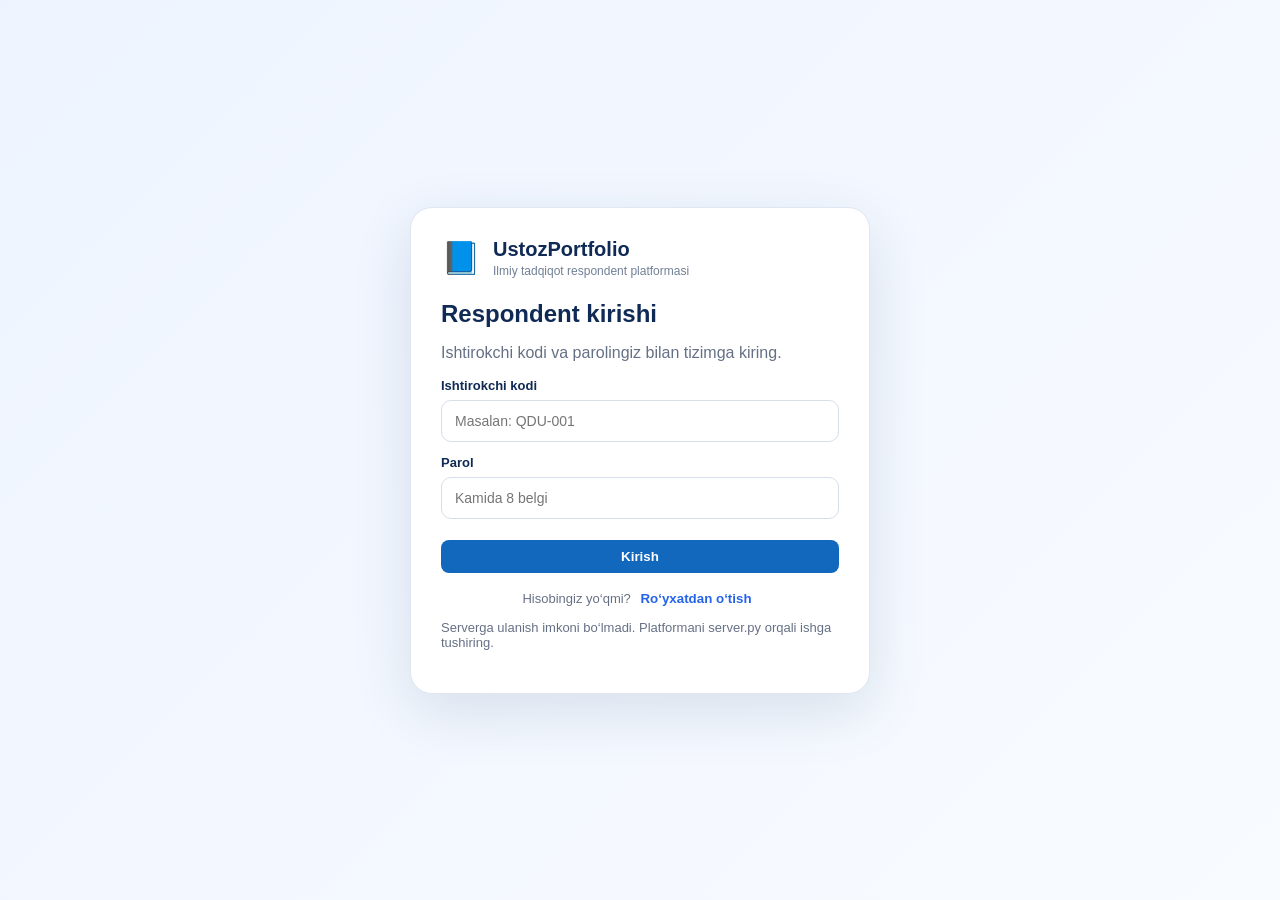
==== commit 67ffd82f: "Change script source path in index.html" ====
--- a/index.html
+++ b/index.html
@@ -167,7 +167,7 @@
       <section id="profile" class="section">
         <div class="page-title"><h2>Mening profilim</h2><p>O‘qituvchining elektron kasbiy profili.</p></div>
         <div class="profile-card card">
-          <img class="profile-large" src="assets/xolmurot.jpg" alt="Raximov Xolmurot Abdullayevich">
+          <img class="profile-large" src="xolmurot.jpg" alt="Raximov Xolmurot Abdullayevich">
           <div class="profile-info">
             <h2>Raximov Xolmurot Abdullayevich</h2>
             <p><b>Lavozim:</b> O‘qituvchi</p>
@@ -315,6 +315,6 @@
       <section id="expert" class="section"><div class="page-title"><h2>Ekspert baholashi</h2><p>O‘z-o‘zini baholashni ekspert bahosi bilan triangulyatsiya qilish uchun 12 mezonli 1–4 ballik rubrika.</p></div><div class="card"><div class="research-grid"><label>Ekspert kodi<input id="assessorCode" placeholder="EXP-001"></label><label>Bosqich<select id="expertPhase"><option value="pre">PRE</option><option value="post">POST</option></select></label></div><div class="table-wrap"><table class="research-table"><thead><tr><th>Komponent</th><th>Mezon</th><th>Ball</th></tr></thead><tbody><tr><td>Kognitiv</td><td>Aralash ta’lim va LMS bo‘yicha nazariy bilim</td><td><select class="expert-score" data-item="K1"><option value="">—</option><option value="1">1</option><option value="2">2</option><option value="3">3</option><option value="4">4</option></select></td></tr><tr><td>Kognitiv</td><td>Pedagogik va texnik bilimlar integratsiyasi</td><td><select class="expert-score" data-item="K2"><option value="">—</option><option value="1">1</option><option value="2">2</option><option value="3">3</option><option value="4">4</option></select></td></tr><tr><td>Kognitiv</td><td>Raqamli vositani pedagogik mezonlar bilan tanlash</td><td><select class="expert-score" data-item="K3"><option value="">—</option><option value="1">1</option><option value="2">2</option><option value="3">3</option><option value="4">4</option></select></td></tr><tr><td>Kognitiv</td><td>Diagnostika va baholash bilimlari</td><td><select class="expert-score" data-item="K4"><option value="">—</option><option value="1">1</option><option value="2">2</option><option value="3">3</option><option value="4">4</option></select></td></tr><tr><td>Motivatsiyali-aksiologik</td><td>Aralash ta’limni joriy etish motivatsiyasi</td><td><select class="expert-score" data-item="M5"><option value="">—</option><option value="1">1</option><option value="2">2</option><option value="3">3</option><option value="4">4</option></select></td></tr><tr><td>Motivatsiyali-aksiologik</td><td>Yangilikni qabul qilish va tashabbus</td><td><select class="expert-score" data-item="M6"><option value="">—</option><option value="1">1</option><option value="2">2</option><option value="3">3</option><option value="4">4</option></select></td></tr><tr><td>Motivatsiyali-aksiologik</td><td>Muammoni mustaqil hal qilishga tayyorgarlik</td><td><select class="expert-score" data-item="M7"><option value="">—</option><option value="1">1</option><option value="2">2</option><option value="3">3</option><option value="4">4</option></select></td></tr><tr><td>Motivatsiyali-aksiologik</td><td>Refleksiya va kasbiy rivojlanish ehtiyoji</td><td><select class="expert-score" data-item="M8"><option value="">—</option><option value="1">1</option><option value="2">2</option><option value="3">3</option><option value="4">4</option></select></td></tr><tr><td>Praksiologik</td><td>Aralash mashg‘ulotni loyihalash</td><td><select class="expert-score" data-item="P9"><option value="">—</option><option value="1">1</option><option value="2">2</option><option value="3">3</option><option value="4">4</option></select></td></tr><tr><td>Praksiologik</td><td>Raqamli resurs/LMSdan amaliy foydalanish</td><td><select class="expert-score" data-item="P10"><option value="">—</option><option value="1">1</option><option value="2">2</option><option value="3">3</option><option value="4">4</option></select></td></tr><tr><td>Praksiologik</td><td>Monitoring va korreksiya</td><td><select class="expert-score" data-item="P11"><option value="">—</option><option value="1">1</option><option value="2">2</option><option value="3">3</option><option value="4">4</option></select></td></tr><tr><td>Praksiologik</td><td>Pedagogik raqamli mahsulot yaratish</td><td><select class="expert-score" data-item="P12"><option value="">—</option><option value="1">1</option><option value="2">2</option><option value="3">3</option><option value="4">4</option></select></td></tr></tbody></table></div><button class="primary" id="saveExpert">Ekspert bahosini saqlash</button></div><div class="card"><h3>Ekspert baholash tarixi</h3><div id="expertHistory" class="history-table"></div></div></section><section id="cohort" class="section"><div class="page-title"><h2>Tadqiqot bazasi</h2><p>Respondent JSON hisobotlarini import qilib, PRE/POST natijalarni guruhlar bo‘yicha yig‘ma ko‘rinishda ko‘rish.</p></div><div class="card"><input type="file" id="importCohort" multiple accept=".json,application/json"> <button class="secondary" id="clearCohort">Import bazasini tozalash</button><p class="source-note">Bu lokal koordinatsiya prototipi; markazlashtirilgan 240 nafar baza uchun backend va ma’lumotlar bazasi zarur.</p></div><div id="cohortSummary" class="card"></div></section><section id="report" class="section"><div class="page-title"><h2>Tadqiqot hisobotı</h2><p>Platformadagi diagnostika, amaliy dalil, refleksiya va adaptiv qarorlarning yig‘ma ko‘rinishi. Ushbu hisobot IV bob uchun dastlabki monitoring manbasi sifatida ishlatiladi.</p></div><div class="card"><div class="card-head"><h3>Joriy ilmiy-metodik holat</h3><div><button class="primary" id="exportData">JSON eksport</button> <button class="secondary" id="exportCsv">CSV eksport</button> <button class="secondary" id="printReport">Chop etish</button></div></div><div id="reportSummary"></div></div><div class="card"><div class="card-head"><h3>Adaptiv qarorlar jurnali</h3><button class="secondary" id="clearDemo">Mahalliy ma’lumotlarni tozalash</button></div><div id="reportLog" class="adaptive-log"></div></div><div class="source-note"><b>Ilmiy chegaralash:</b> platformadagi diagnostik va o‘z-o‘zini baholash natijalari tadqiqotning individual monitoring ma’lumotlaridir. Ular IV bobdagi tajriba-sinovning guruhlararo statistik natijalari bilan tenglashtirilmaydi.</div></section>
     </main>
   </div>
-  <script src="js/app.js"></script>
+  <script src="app.js"></script>
 </body>
 </html>
